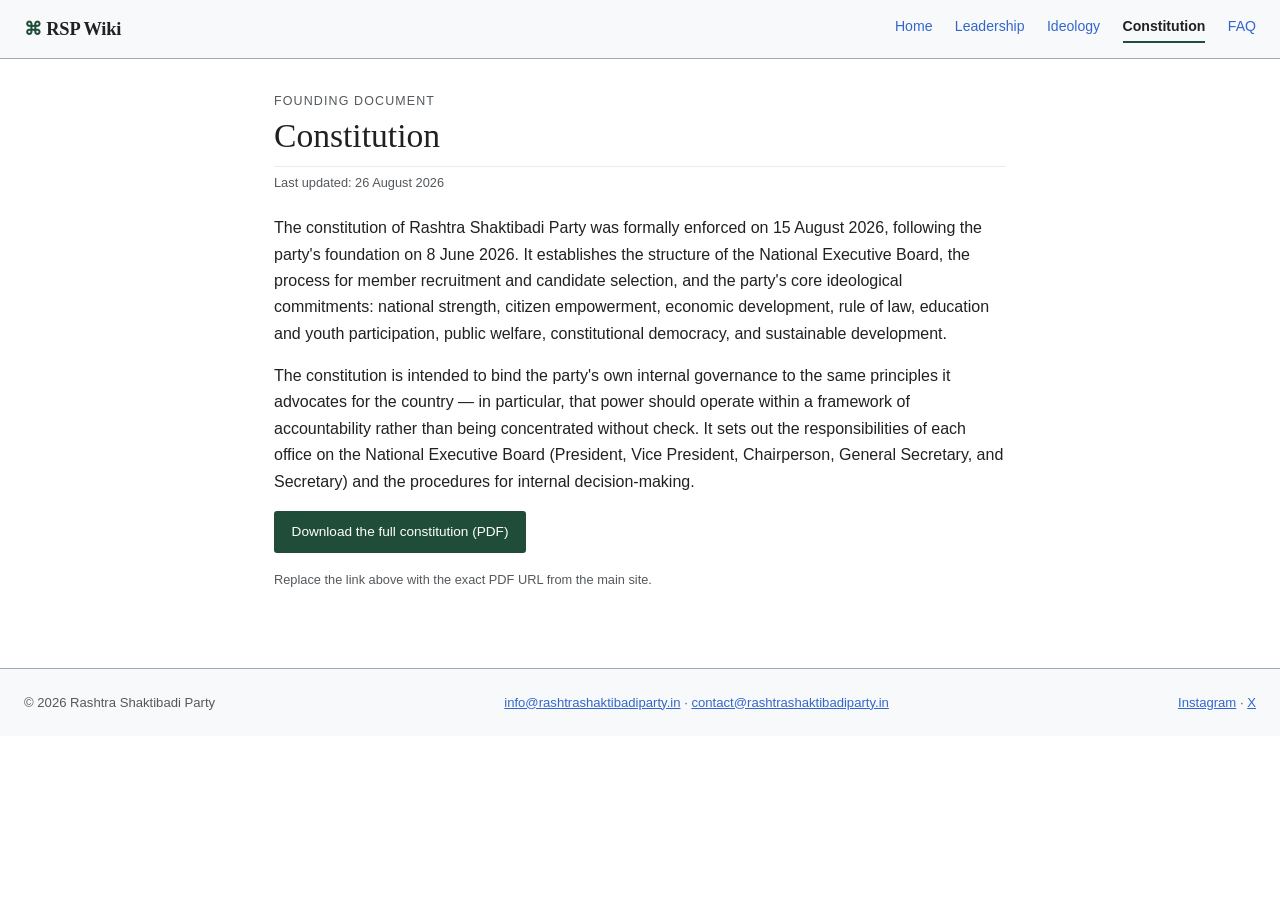
==== constitution.html @ 557364ff "Create constitution.html" ====
<!DOCTYPE html>
<html lang="en">
<head>
<meta charset="UTF-8">
<meta name="viewport" content="width=device-width, initial-scale=1.0">
<title>Constitution — Rashtra Shaktibadi Party (RSP)</title>
<meta name="description" content="Summary of the constitution of Rashtra Shaktibadi Party, formally enforced 15 August 2026.">
<link rel="canonical" href="https://wiki.rashtrashaktibadiparty.in/constitution.html">
<link rel="stylesheet" href="style.css">
</head>
<body>
<header class="site">
  <a class="mark" href="/">RSP Wiki</a>
  <nav class="site">
    <a href="/">Home</a>
    <a href="leadership.html">Leadership</a>
    <a href="ideology.html">Ideology</a>
    <a href="constitution.html" aria-current="page">Constitution</a>
    <a href="faq.html">FAQ</a>
  </nav>
</header>
<main>
  <p class="eyebrow">Founding document</p>
  <h1>Constitution</h1>
  <p class="updated">Last updated: 26 August 2026</p>

  <p>The constitution of Rashtra Shaktibadi Party was formally enforced on 15 August 2026, following the party's foundation on 8 June 2026. It establishes the structure of the National Executive Board, the process for member recruitment and candidate selection, and the party's core ideological commitments: national strength, citizen empowerment, economic development, rule of law, education and youth participation, public welfare, constitutional democracy, and sustainable development.</p>

  <p>The constitution is intended to bind the party's own internal governance to the same principles it advocates for the country — in particular, that power should operate within a framework of accountability rather than being concentrated without check. It sets out the responsibilities of each office on the National Executive Board (President, Vice President, Chairperson, General Secretary, and Secretary) and the procedures for internal decision-making.</p>

  <p><a class="btn" href="https://rashtrashaktibadiparty.in/constitution.pdf">Download the full constitution (PDF)</a></p>
  <p class="updated">Replace the link above with the exact PDF URL from the main site.</p>
</main>
<footer class="site">
  <span>© 2026 Rashtra Shaktibadi Party</span>
  <span><a href="mailto:info@rashtrashaktibadiparty.in">info@rashtrashaktibadiparty.in</a> · <a href="mailto:contact@rashtrashaktibadiparty.in">contact@rashtrashaktibadiparty.in</a></span>
  <span><a href="https://www.instagram.com/rashtrashaktibadiparty">Instagram</a> · <a href="https://x.com/RSP4Bharat">X</a></span>
</footer>
</body>
</html>
---- style.css ----
:root {
  --text: #202122;
  --text-muted: #54595d;
  --link: #3366cc;
  --link-visited: #795cb2;
  --bg: #ffffff;
  --bg-alt: #f8f9fa;
  --border: #a2a9b1;
  --border-light: #eaecf0;
  --accent: #1f4d3a;
  --infobox-bg: #eaf3ff;
  --infobox-border: #a3bfd9;
}

* { box-sizing: border-box; }

html { scroll-behavior: smooth; }

body {
  margin: 0;
  background: var(--bg);
  color: var(--text);
  font-family: -apple-system, "Helvetica Neue", Arial, "Noto Sans", sans-serif;
  line-height: 1.65;
  font-size: 16px;
}

header.site {
  border-bottom: 1px solid var(--border);
  background: var(--bg-alt);
  padding: 0.85rem 1.5rem;
  display: flex;
  align-items: center;
  justify-content: space-between;
  flex-wrap: wrap;
  gap: 0.6rem;
  position: sticky;
  top: 0;
  z-index: 10;
}

header.site .mark {
  font-family: "Georgia", "Linux Libertine", serif;
  font-weight: 700;
  font-size: 1.15rem;
  letter-spacing: -0.01em;
  text-decoration: none;
  color: var(--text);
}

header.site .mark::before {
  content: "⌘ ";
  color: var(--accent);
}

nav.site {
  display: flex;
  gap: 1.4rem;
  font-size: 0.88rem;
}

nav.site a {
  color: var(--link);
  text-decoration: none;
  padding-bottom: 3px;
  border-bottom: 2px solid transparent;
}

nav.site a:hover { text-decoration: underline; }

nav.site a[aria-current="page"] {
  color: var(--text);
  font-weight: 600;
  border-bottom-color: var(--accent);
}

main {
  max-width: 780px;
  margin: 0 auto;
  padding: 2rem 1.5rem 3.5rem;
}

.eyebrow {
  font-size: 0.78rem;
  text-transform: uppercase;
  letter-spacing: 0.09em;
  color: var(--text-muted);
  margin: 0 0 0.3rem;
}

h1 {
  font-family: "Georgia", "Linux Libertine", serif;
  font-size: 2.1rem;
  font-weight: 400;
  border-bottom: 1px solid var(--border-light);
  padding-bottom: 0.6rem;
  margin: 0 0 0.3rem;
  line-height: 1.2;
}

h2 {
  font-family: "Georgia", "Linux Libertine", serif;
  font-weight: 400;
  font-size: 1.5rem;
  border-bottom: 1px solid var(--border-light);
  padding-bottom: 0.35rem;
  margin: 2.2rem 0 0.9rem;
}

h3 {
  font-family: "Georgia", "Linux Libertine", serif;
  font-weight: 700;
  font-size: 1.15rem;
  margin: 1.6rem 0 0.6rem;
}

p { margin: 0 0 1rem; }

a { color: var(--link); }
a:visited { color: var(--link-visited); }

.updated {
  font-size: 0.8rem;
  color: var(--text-muted);
  margin: 0 0 1.4rem;
}

/* Infobox — Wikipedia-style side panel, floats right on wide screens */
.infobox {
  float: right;
  width: 260px;
  margin: 0 0 1.2rem 1.4rem;
  background: var(--infobox-bg);
  border: 1px solid var(--infobox-border);
  border-radius: 4px;
  overflow: hidden;
  font-size: 0.86rem;
}

.infobox .infobox-title {
  background: var(--accent);
  color: #fff;
  font-family: "Georgia", "Linux Libertine", serif;
  font-size: 1.05rem;
  text-align: center;
  padding: 0.6rem 0.8rem;
}

.infobox dl {
  margin: 0;
}

.infobox .row {
  display: flex;
  border-top: 1px solid var(--infobox-border);
  padding: 0.5rem 0.8rem;
  gap: 0.6rem;
}

.infobox .row:first-of-type { border-top: none; }

.infobox dt {
  flex: 0 0 40%;
  font-weight: 600;
  color: var(--text-muted);
}

.infobox dd {
  margin: 0;
  flex: 1;
}

@media (max-width: 640px) {
  .infobox {
    float: none;
    width: 100%;
    margin: 0 0 1.5rem;
  }
}

/* Generic fact list used on non-infobox pages */
ul.facts {
  list-style: none;
  padding: 0;
  margin: 0 0 1.2rem;
  border-top: 1px solid var(--border-light);
}

ul.facts li {
  padding: 0.6rem 0;
  border-bottom: 1px solid var(--border-light);
  display: flex;
  gap: 1rem;
}

ul.facts li span.k {
  flex: 0 0 40%;
  color: var(--text-muted);
  font-size: 0.85rem;
}

.card {
  border-left: 3px solid var(--accent);
  background: var(--bg-alt);
  padding: 0.9rem 1.1rem;
  margin: 0 0 0.9rem;
  font-style: italic;
  color: var(--text);
}

.card .role {
  font-style: normal;
  font-size: 0.76rem;
  text-transform: uppercase;
  letter-spacing: 0.06em;
  color: var(--accent);
}

.card .name {
  font-style: normal;
  font-size: 1.05rem;
  font-weight: 700;
  margin-top: 0.1rem;
}

details.faq {
  border-bottom: 1px solid var(--border-light);
  padding: 0.85rem 0;
}

details.faq summary {
  cursor: pointer;
  font-weight: 600;
  font-size: 0.98rem;
  list-style: none;
}

details.faq summary::-webkit-details-marker { display: none; }

details.faq summary::before {
  content: "▸ ";
  color: var(--accent);
}

details.faq[open] summary::before {
  content: "▾ ";
}

details.faq p {
  margin: 0.6rem 0 0;
  color: var(--text-muted);
}

a.btn {
  display: inline-block;
  background: var(--accent);
  color: #fff;
  border-radius: 3px;
  padding: 0.6rem 1.1rem;
  font-size: 0.85rem;
  text-decoration: none;
}

a.btn:hover { opacity: 0.9; }

footer.site {
  border-top: 1px solid var(--border);
  background: var(--bg-alt);
  padding: 1.4rem 1.5rem;
  font-size: 0.82rem;
  color: var(--text-muted);
  display: flex;
  flex-wrap: wrap;
  justify-content: space-between;
  gap: 0.6rem;
}

footer.site a { color: var(--link); }

@media (max-width: 480px) {
  h1 { font-size: 1.65rem; }
  nav.site { font-size: 0.8rem; gap: 0.9rem; }
}
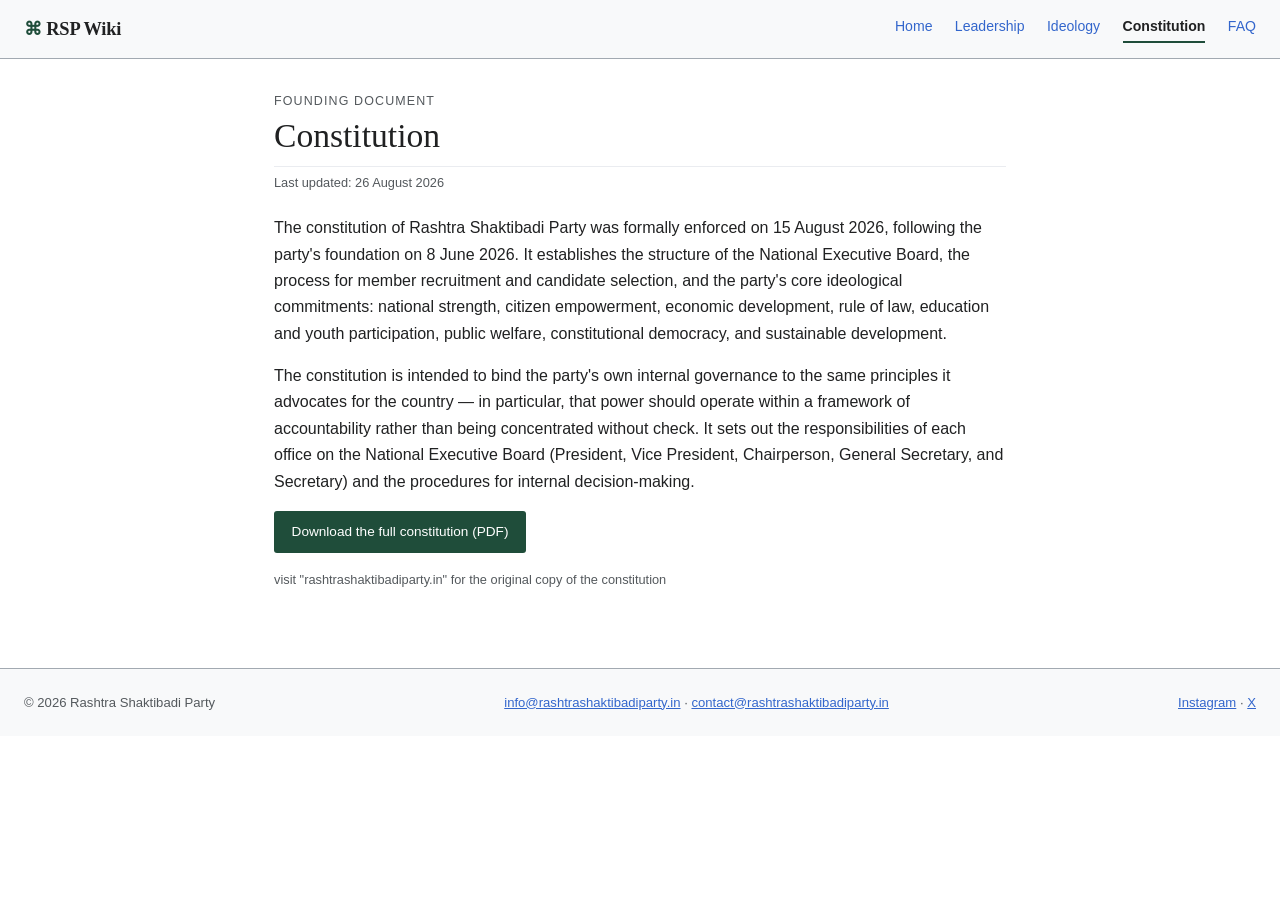
==== commit f9bd3ef3: "Update constitution.html" ====
--- a/constitution.html
+++ b/constitution.html
@@ -29,7 +29,7 @@
   <p>The constitution is intended to bind the party's own internal governance to the same principles it advocates for the country — in particular, that power should operate within a framework of accountability rather than being concentrated without check. It sets out the responsibilities of each office on the National Executive Board (President, Vice President, Chairperson, General Secretary, and Secretary) and the procedures for internal decision-making.</p>
 
   <p><a class="btn" href="https://rashtrashaktibadiparty.in/constitution.pdf">Download the full constitution (PDF)</a></p>
-  <p class="updated">Replace the link above with the exact PDF URL from the main site.</p>
+  <p class="updated">visit "rashtrashaktibadiparty.in" for the original copy of the constitution</p>
 </main>
 <footer class="site">
   <span>© 2026 Rashtra Shaktibadi Party</span>
